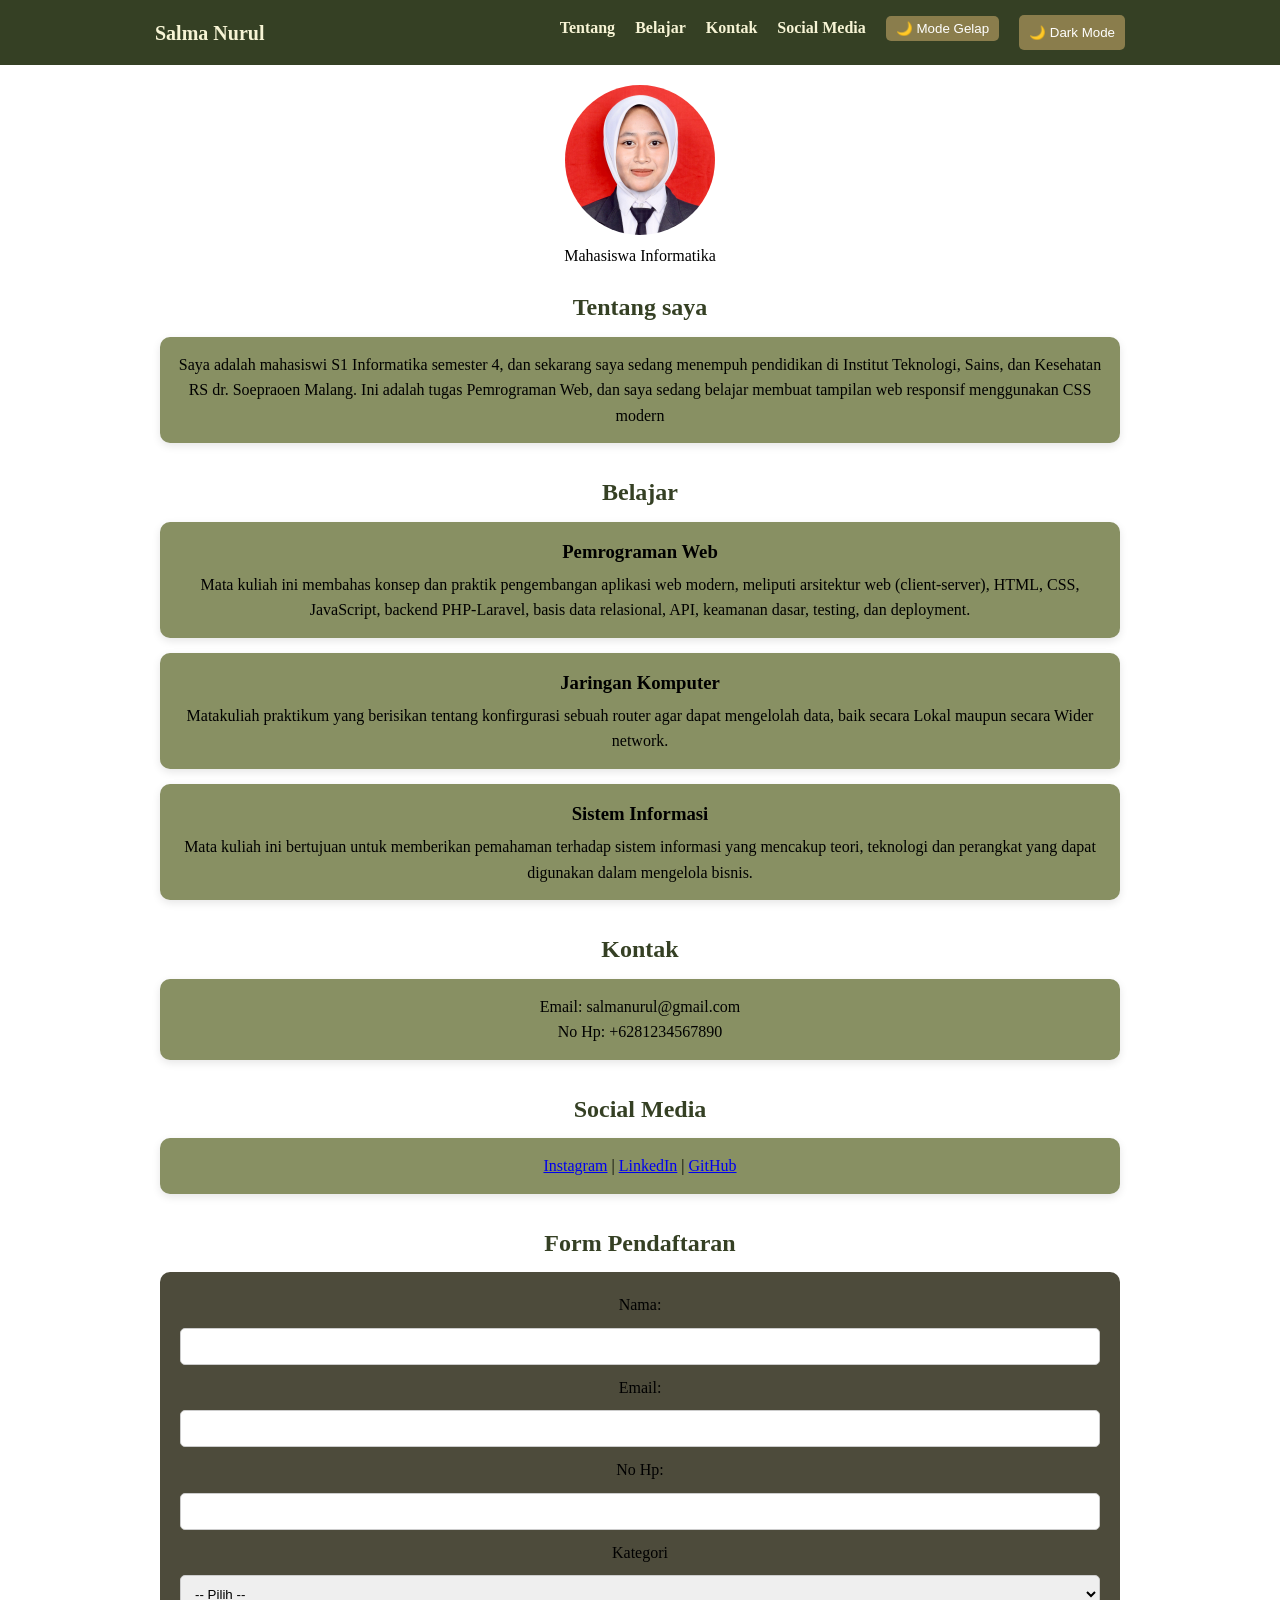
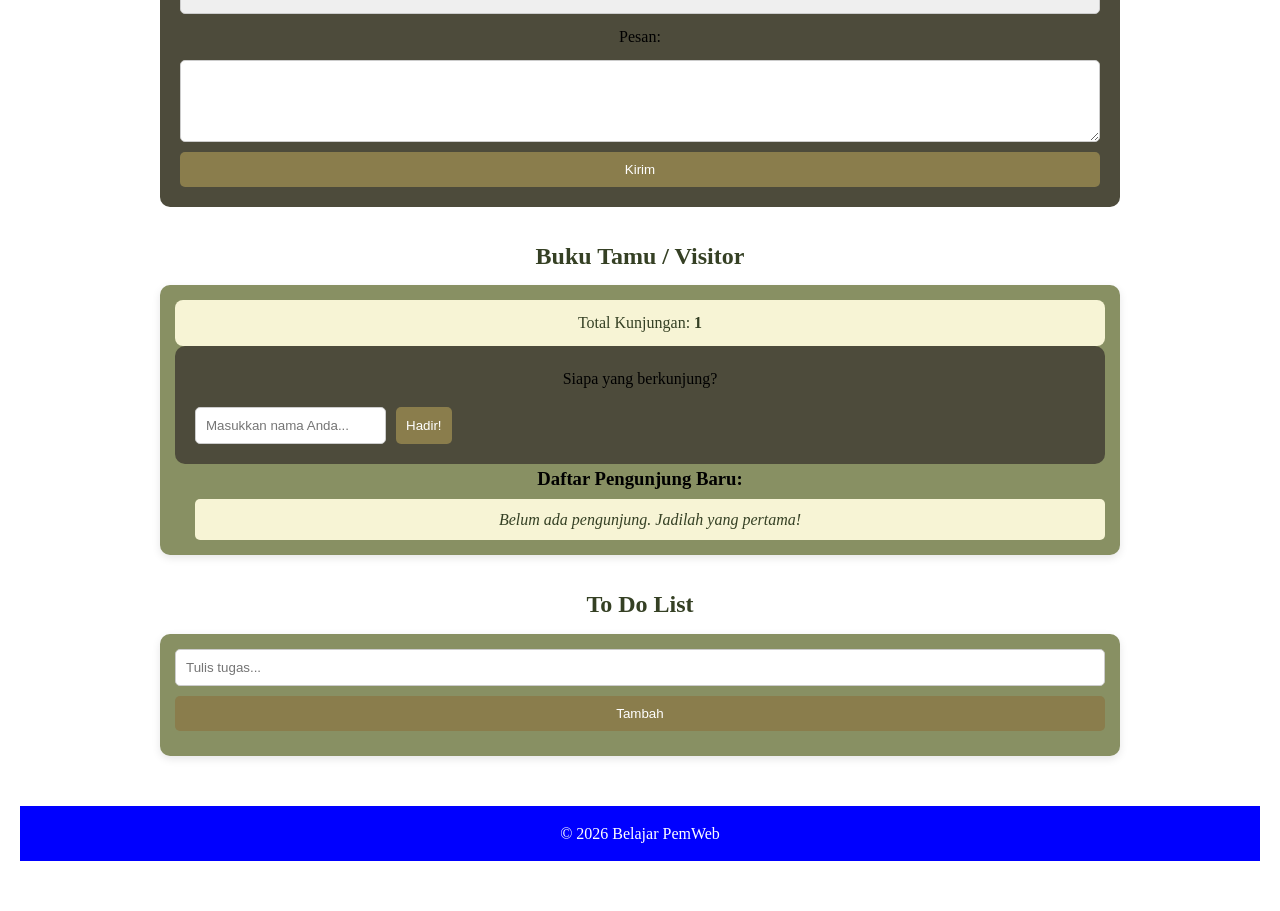
==== LK-05/index.html @ e734c92b "Menambahkan LK-O5" ====
<!DOCTYPE html>
<html lang="en">
<head>
    <meta charset="UTF-8">
    <meta name="viewport" content="width=device-width, initial-scale=1.0">
    <title>Lembar Kerja 4</title>
    <link rel="stylesheet" href="style.css">
</head>
<body>
    <!-- LOADING SCREEN -->
        <div id="loading-screen">
            Loading...
        </div>
    <!-- HEADER / NAVBAR -->
     <header class="navbar">
        <div class="nav-container">
            <!-- KIRI -->
            <h1 class="logo">Salma Nurul</h1>

            <!-- KANAN -->
            <nav>
                <ul class="nav-menu">
                    <li><a href="#tentang">Tentang</a></li>
                    <li><a href="#belajar">Belajar</a></li>
                    <li><a href="#kontak">Kontak</a></li>
                    <li><a href="#social-media">Social Media</a></li>
                    <li>
                        <button id="darkModeToggle" style="cursor: pointer; padding: 5px 10px; border-radius: 5px; border: none;">🌙 Mode Gelap</button>
                    </li>
                </ul>
            </nav>
        </div>
     </header>

     <!-- HERO (agar foto tetap ada)-->
      <section class="hero">
        <img src="potoku.jpeg" alt="potoku">
        <p>Mahasiswa Informatika</p>

     <!---->
        <main>
            
            <!--Tentang-->
            <section id="tentang">
                <h2>Tentang saya</h2>
                <article>
                    <p>Saya adalah mahasiswi S1 Informatika semester 4, dan sekarang saya sedang menempuh pendidikan di Institut Teknologi, Sains, dan Kesehatan RS dr. Soepraoen Malang. Ini adalah tugas Pemrograman Web, dan saya sedang belajar membuat tampilan web responsif menggunakan CSS modern</p>
                </article>
            </section>


             <!-- Belajar -->
             <section id="belajar">
                <h2>Belajar</h2>

                <div class="belajar-container">
                    <article>
                        <h3>Pemrograman Web</h3>
                        <p>Mata kuliah ini membahas konsep dan praktik pengembangan aplikasi web modern, meliputi arsitektur web (client-server), HTML, CSS, JavaScript, backend PHP-Laravel, basis data relasional, API, keamanan dasar, testing, dan deployment.</p>
                    </article>

                    <article>
                        <h3>Jaringan Komputer</h3>
                        <p>Matakuliah praktikum yang berisikan tentang konfirgurasi sebuah router agar dapat mengelolah data, baik secara Lokal maupun secara Wider network.</p>
                    </article>

                    <article>
                        <h3>Sistem Informasi</h3>
                        <p>Mata kuliah ini bertujuan untuk memberikan pemahaman terhadap sistem informasi yang mencakup teori, teknologi dan perangkat yang dapat digunakan dalam mengelola bisnis.</p>
                    </article>
                </div>
             </section>

             <!-- Kontak -->
              <section id="kontak">
                <h2>Kontak</h2>
                <article>
                    <p>Email: salmanurul@gmail.com</p>
                    <p>No Hp: +6281234567890</p>
                </article>
              </section>

              <!-- Social Media -->
               <section id="social-media">
                <h2>Social Media</h2>
                <article>
                    <p>
                        <a href="https://instagram.com" target="_blank">Instagram</a> | 
                        <a href="https://linkedin.com" target="_blank">LinkedIn</a> | 
                        <a href="https://github.com" target="_blank">GitHub</a>
                    </p>
                </article>
               </section>

              <!-- Form -->
               <section id="form">
                <h2> Form Pendaftaran</h2>

                <form id="formPendaftaran">
                    <label>Nama:</label>
                    <input type="text" id="nama" required>

                    <label>Email:</label>
                    <input type="text" id="email" required>

                    <label>No Hp:</label>
                    <input type="tel" id="nohp" required>

                    <label>Kategori</label>
                    <select id="kategori" required>
                        <option value="">-- Pilih --</option>
                        <option>PemWeb</option>
                        <option>JarKom</option>
                        <option>SisFor</option>
                    </select>

                    <label>Pesan:</label>
                    <textarea id="pesan" rows="4"></textarea>

                    <button type="submit">Kirim</button>

                </form>

                <!--HASIL-->
                <div id="hasilPendaftaran"></div>

        </section>

        <!-- VISITOR COUNTER -->
        <section id="visitor-counter">
            <h2>Buku Tamu / Visitor</h2>
            <article>
                <div class="counter-info">
                    <p>Total Kunjungan: <strong id="view-count">0</strong></p>
                </div>
                
                <div class="visitor-form">
                    <form id="formVisitor">
                        <label for="visitorName">Siapa yang berkunjung?</label>
                        <div style="display: flex; gap: 10px; margin-top: 5px;">
                            <input type="text" id="visitorName" placeholder="Masukkan nama Anda..." required>
                            <button type="submit">Hadir!</button>
                        </div>
                    </form>
                </div>

                <div class="visitor-list-container">
                    <h3>Daftar Pengunjung Baru:</h3>
                    <ul id="visitorList" class="visitor-list">
                        <!-- Visitor items will be appended here -->
                    </ul>
                </div>
            </article>
        </section>

        <section id="todo">
            <h2>To Do List</h2>

        <article>
            <input type="text" id="todoInput" placeholder="Tulis tugas...">
            <button id="addTodo">Tambah</button>

            <ul id="todoList"></ul>
        </article>
        </section>

        </main>

        <!-- Footer -->
         <footer>
            <p>&copy; 2026 Belajar PemWeb</p>
         </footer>
         <script src="script.js"></script>
</body>
</html>
---- LK-05/style.css ----
/* RESET */
* {
  margin: 0;
  padding: 0;
  box-sizing: border-box;
}

/* BODY */
body {
  font-family: 'Times New Roman', Times, serif;
  background: #ffffff;
  line-height: 1.6;
  transition: background-color 0.3s ease, color 0.3s ease;
}

/* ================= NAVBAR ================= */
.navbar {
  background: #354024;
  color: #f7f4d5;
}

.nav-container {
  max-width: 1000px;
  margin: auto;
  padding: 15px;
  display: flex;
  justify-content: space-between;
  align-items: center;
}

.logo {
  font-size: 20px;
}

.nav-menu {
  display: flex;
  list-style: none;
  gap: 20px;
}

.nav-menu a {
  color: #f7f4d5;
  text-decoration: none;
  font-weight: bold;
}

.nav-menu a:hover {
  text-decoration: underline;
}

/* ================= HERO ================= */
.hero {
  text-align: center;
  padding: 20px;
}

.hero img {
  width: 150px;
  height: 150px;
  border-radius: 50%;
  object-fit: cover;
}

/* ================= MAIN ================= */
main {
  max-width: 1000px;
  margin: auto;
  padding: 20px;
}

section {
  margin-bottom: 30px;
}

/* CARD */
article {
  background: #889063;
  padding: 15px;
  border-radius: 10px;
  box-shadow: 0 3px 8px rgba(0,0,0,0.1);
  transition: 0.3s;
}

article:hover {
  transform: translateY(-5px);
  background: #929a6b;
}

/* TEXT */
h2 {
  color: #354024;
  margin-bottom: 10px;
}

h3 {
  margin-bottom: 5px;
}

/* LIST */
ul {
  margin-left: 20px;
}

/* GRID */
.belajar-container {
  display: flex;
  flex-direction: column;
  gap: 15px;
}

/* FORM */
form {
  background: #4d4b3b;
  padding: 20px;
  border-radius: 10px;
  display: flex;
  flex-direction: column;
  gap: 10px;
}

input,
select,
textarea {
  padding: 10px;
  border-radius: 5px;
  border: 1px solid #ccc;
}

button {
  background: #8a7d4c;
  color: white;
  padding: 10px;
  border: none;
  border-radius: 5px;
  cursor: pointer;
}

button:hover {
  background: #6f643c;
}

/* SOCIAL */
#social-media article {
  text-align: center;
}

/* VISITOR */
.counter-info {
  background: #f7f4d5;
  color: #354024;
  padding: 10px;
  border-radius: 8px;
  text-align: center;
}

.visitor-list {
  list-style: none;
  display: flex;
  flex-direction: column;
  gap: 10px;
}

.visitor-list li {
  background: #f7f4d5;
  color: #354024;
  padding: 8px 12px;
  border-radius: 5px;
}

/* FOOTER */
footer {
  text-align: center;
  padding: 15px;
  background: blue;
  color: white;
}

/* ================= DARK MODE (SUDAH DIRAPIKAN) ================= */
body.dark-mode {
  background: #121212;
  color: #e0e0e0;
}

body.dark-mode .navbar {
  background: #1e1e1e;
}

body.dark-mode article {
  background: #232323;
  color: #e0e0e0;
}

body.dark-mode article:hover {
  background: #2a2a2a;
}

body.dark-mode h2,
body.dark-mode h3 {
  color: #ffffff;
}

body.dark-mode form {
  background: #1e1e1e;
}

body.dark-mode input,
body.dark-mode select,
body.dark-mode textarea {
  background: #121212;
  color: white;
  border: 1px solid #444;
}

body.dark-mode button {
  background: #bb86fc;
  color: #121212;
}

body.dark-mode button:hover {
  background: #9b5cf6;
}

body.dark-mode .counter-info,
body.dark-mode .visitor-list li {
  background: #1e1e1e;
  color: #fff;
}

/* ================= TODO LIST ================= */
#todo article {
  display: flex;
  flex-direction: column;
  gap: 10px;
}

#todoInput {
  padding: 10px;
}

#todoList {
  list-style: none;
}

#todoList li {
  background: #f7f4d5;
  padding: 10px;
  display: flex;
  justify-content: space-between;
  border-radius: 5px;
}

#todoList li button {
  background: red;
  color: white;
  border: none;
  padding: 5px 8px;
  border-radius: 5px;
}

/* ================= LOADING SCREEN ================= */
#loading-screen {
  position: fixed;
  top: 0;
  left: 0;
  width: 100%;
  height: 100%;
  background: black;
  color: white;
  display: flex;
  justify-content: center;
  align-items: center;
  font-size: 20px;
  z-index: 9999;
}

/* ================= RESPONSIVE ================= */
@media (max-width: 768px) {
  .nav-container {
    flex-direction: column;
  }

  .nav-menu {
    flex-direction: column;
  }
}

@media (max-width: 480px) {
  body {
    font-size: 14px;
  }
}
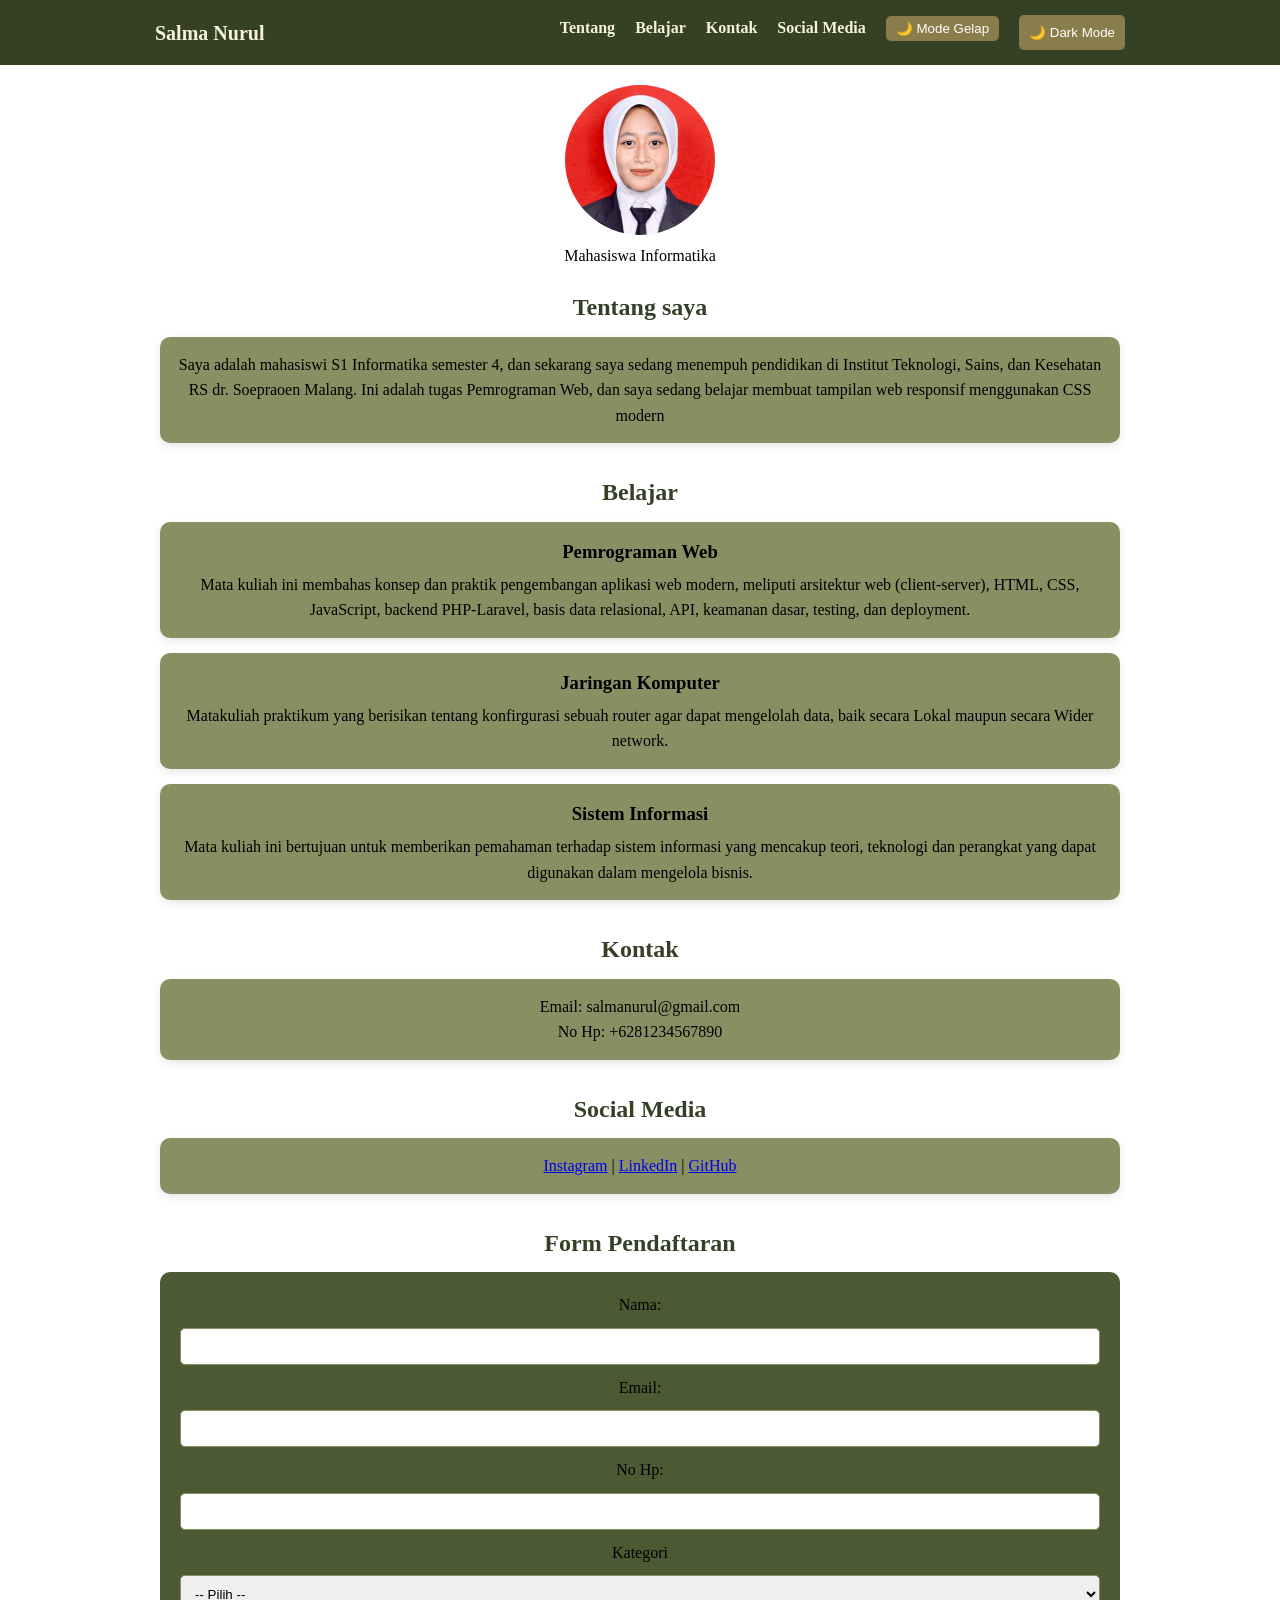
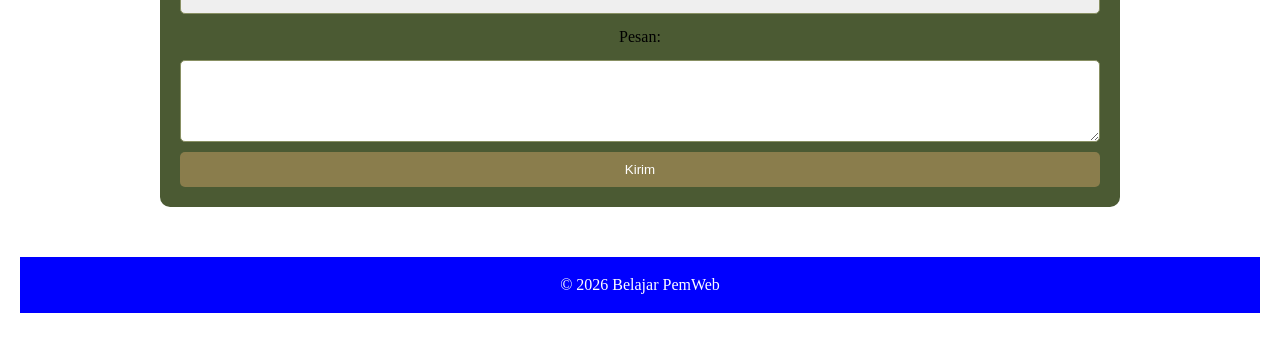
==== commit 20c1d589: "menghapus visitor" ====
--- a/LK-05/index.html
+++ b/LK-05/index.html
@@ -1,18 +1,20 @@
 <!DOCTYPE html>
 <html lang="en">
+
 <head>
     <meta charset="UTF-8">
     <meta name="viewport" content="width=device-width, initial-scale=1.0">
-    <title>Lembar Kerja 4</title>
+    <title>Lembar Kerja 5</title>
     <link rel="stylesheet" href="style.css">
 </head>
+
 <body>
     <!-- LOADING SCREEN -->
-        <div id="loading-screen">
-            Loading...
-        </div>
+    <div id="loading-screen">
+        Loading...
+    </div>
     <!-- HEADER / NAVBAR -->
-     <header class="navbar">
+    <header class="navbar">
         <div class="nav-container">
             <!-- KIRI -->
             <h1 class="logo">Salma Nurul</h1>
@@ -25,75 +27,83 @@
                     <li><a href="#kontak">Kontak</a></li>
                     <li><a href="#social-media">Social Media</a></li>
                     <li>
-                        <button id="darkModeToggle" style="cursor: pointer; padding: 5px 10px; border-radius: 5px; border: none;">🌙 Mode Gelap</button>
+                        <button id="darkModeToggle"
+                            style="cursor: pointer; padding: 5px 10px; border-radius: 5px; border: none;">🌙 Mode
+                            Gelap</button>
                     </li>
                 </ul>
             </nav>
         </div>
-     </header>
+    </header>
 
-     <!-- HERO (agar foto tetap ada)-->
-      <section class="hero">
+    <!-- HERO (agar foto tetap ada)-->
+    <section class="hero">
         <img src="potoku.jpeg" alt="potoku">
         <p>Mahasiswa Informatika</p>
 
-     <!---->
+        <!---->
         <main>
-            
+
             <!--Tentang-->
             <section id="tentang">
                 <h2>Tentang saya</h2>
                 <article>
-                    <p>Saya adalah mahasiswi S1 Informatika semester 4, dan sekarang saya sedang menempuh pendidikan di Institut Teknologi, Sains, dan Kesehatan RS dr. Soepraoen Malang. Ini adalah tugas Pemrograman Web, dan saya sedang belajar membuat tampilan web responsif menggunakan CSS modern</p>
+                    <p>Saya adalah mahasiswi S1 Informatika semester 4, dan sekarang saya sedang menempuh pendidikan di
+                        Institut Teknologi, Sains, dan Kesehatan RS dr. Soepraoen Malang. Ini adalah tugas Pemrograman
+                        Web, dan saya sedang belajar membuat tampilan web responsif menggunakan CSS modern</p>
                 </article>
             </section>
 
 
-             <!-- Belajar -->
-             <section id="belajar">
+            <!-- Belajar -->
+            <section id="belajar">
                 <h2>Belajar</h2>
 
                 <div class="belajar-container">
                     <article>
                         <h3>Pemrograman Web</h3>
-                        <p>Mata kuliah ini membahas konsep dan praktik pengembangan aplikasi web modern, meliputi arsitektur web (client-server), HTML, CSS, JavaScript, backend PHP-Laravel, basis data relasional, API, keamanan dasar, testing, dan deployment.</p>
+                        <p>Mata kuliah ini membahas konsep dan praktik pengembangan aplikasi web modern, meliputi
+                            arsitektur web (client-server), HTML, CSS, JavaScript, backend PHP-Laravel, basis data
+                            relasional, API, keamanan dasar, testing, dan deployment.</p>
                     </article>
 
                     <article>
                         <h3>Jaringan Komputer</h3>
-                        <p>Matakuliah praktikum yang berisikan tentang konfirgurasi sebuah router agar dapat mengelolah data, baik secara Lokal maupun secara Wider network.</p>
+                        <p>Matakuliah praktikum yang berisikan tentang konfirgurasi sebuah router agar dapat mengelolah
+                            data, baik secara Lokal maupun secara Wider network.</p>
                     </article>
 
                     <article>
                         <h3>Sistem Informasi</h3>
-                        <p>Mata kuliah ini bertujuan untuk memberikan pemahaman terhadap sistem informasi yang mencakup teori, teknologi dan perangkat yang dapat digunakan dalam mengelola bisnis.</p>
+                        <p>Mata kuliah ini bertujuan untuk memberikan pemahaman terhadap sistem informasi yang mencakup
+                            teori, teknologi dan perangkat yang dapat digunakan dalam mengelola bisnis.</p>
                     </article>
                 </div>
-             </section>
+            </section>
 
-             <!-- Kontak -->
-              <section id="kontak">
+            <!-- Kontak -->
+            <section id="kontak">
                 <h2>Kontak</h2>
                 <article>
                     <p>Email: salmanurul@gmail.com</p>
                     <p>No Hp: +6281234567890</p>
                 </article>
-              </section>
+            </section>
 
-              <!-- Social Media -->
-               <section id="social-media">
+            <!-- Social Media -->
+            <section id="social-media">
                 <h2>Social Media</h2>
                 <article>
                     <p>
-                        <a href="https://instagram.com" target="_blank">Instagram</a> | 
-                        <a href="https://linkedin.com" target="_blank">LinkedIn</a> | 
+                        <a href="https://instagram.com" target="_blank">Instagram</a> |
+                        <a href="https://linkedin.com" target="_blank">LinkedIn</a> |
                         <a href="https://github.com" target="_blank">GitHub</a>
                     </p>
                 </article>
-               </section>
+            </section>
 
-              <!-- Form -->
-               <section id="form">
+            <!-- Form -->
+            <section id="form">
                 <h2> Form Pendaftaran</h2>
 
                 <form id="formPendaftaran">
@@ -124,52 +134,16 @@
                 <!--HASIL-->
                 <div id="hasilPendaftaran"></div>
 
-        </section>
+            </section>
 
-        <!-- VISITOR COUNTER -->
-        <section id="visitor-counter">
-            <h2>Buku Tamu / Visitor</h2>
-            <article>
-                <div class="counter-info">
-                    <p>Total Kunjungan: <strong id="view-count">0</strong></p>
-                </div>
-                
-                <div class="visitor-form">
-                    <form id="formVisitor">
-                        <label for="visitorName">Siapa yang berkunjung?</label>
-                        <div style="display: flex; gap: 10px; margin-top: 5px;">
-                            <input type="text" id="visitorName" placeholder="Masukkan nama Anda..." required>
-                            <button type="submit">Hadir!</button>
-                        </div>
-                    </form>
-                </div>
-
-                <div class="visitor-list-container">
-                    <h3>Daftar Pengunjung Baru:</h3>
-                    <ul id="visitorList" class="visitor-list">
-                        <!-- Visitor items will be appended here -->
-                    </ul>
-                </div>
-            </article>
-        </section>
-
-        <section id="todo">
-            <h2>To Do List</h2>
-
-        <article>
-            <input type="text" id="todoInput" placeholder="Tulis tugas...">
-            <button id="addTodo">Tambah</button>
-
-            <ul id="todoList"></ul>
-        </article>
-        </section>
 
         </main>
 
         <!-- Footer -->
-         <footer>
+        <footer>
             <p>&copy; 2026 Belajar PemWeb</p>
-         </footer>
-         <script src="script.js"></script>
+        </footer>
+        <script src="script.js"></script>
 </body>
+
 </html>
--- a/LK-05/style.css
+++ b/LK-05/style.css
@@ -77,7 +77,7 @@
   background: #889063;
   padding: 15px;
   border-radius: 10px;
-  box-shadow: 0 3px 8px rgba(0,0,0,0.1);
+  box-shadow: 0 3px 8px rgba(0, 0, 0, 0.1);
   transition: 0.3s;
 }
 
@@ -110,7 +110,7 @@
 
 /* FORM */
 form {
-  background: #4d4b3b;
+  background: #4b5a33;
   padding: 20px;
   border-radius: 10px;
   display: flex;
@@ -123,7 +123,7 @@
 textarea {
   padding: 10px;
   border-radius: 5px;
-  border: 1px solid #ccc;
+  border: 1px solid #889063;
 }
 
 button {
@@ -142,29 +142,6 @@
 /* SOCIAL */
 #social-media article {
   text-align: center;
-}
-
-/* VISITOR */
-.counter-info {
-  background: #f7f4d5;
-  color: #354024;
-  padding: 10px;
-  border-radius: 8px;
-  text-align: center;
-}
-
-.visitor-list {
-  list-style: none;
-  display: flex;
-  flex-direction: column;
-  gap: 10px;
-}
-
-.visitor-list li {
-  background: #f7f4d5;
-  color: #354024;
-  padding: 8px 12px;
-  border-radius: 5px;
 }
 
 /* FOOTER */
@@ -208,7 +185,7 @@
 body.dark-mode textarea {
   background: #121212;
   color: white;
-  border: 1px solid #444;
+  border: 1px solid #889063;
 }
 
 body.dark-mode button {
@@ -220,42 +197,7 @@
   background: #9b5cf6;
 }
 
-body.dark-mode .counter-info,
-body.dark-mode .visitor-list li {
-  background: #1e1e1e;
-  color: #fff;
-}
-
-/* ================= TODO LIST ================= */
-#todo article {
-  display: flex;
-  flex-direction: column;
-  gap: 10px;
-}
-
-#todoInput {
-  padding: 10px;
-}
-
-#todoList {
-  list-style: none;
-}
-
-#todoList li {
-  background: #f7f4d5;
-  padding: 10px;
-  display: flex;
-  justify-content: space-between;
-  border-radius: 5px;
-}
-
-#todoList li button {
-  background: red;
-  color: white;
-  border: none;
-  padding: 5px 8px;
-  border-radius: 5px;
-}
+
 
 /* ================= LOADING SCREEN ================= */
 #loading-screen {
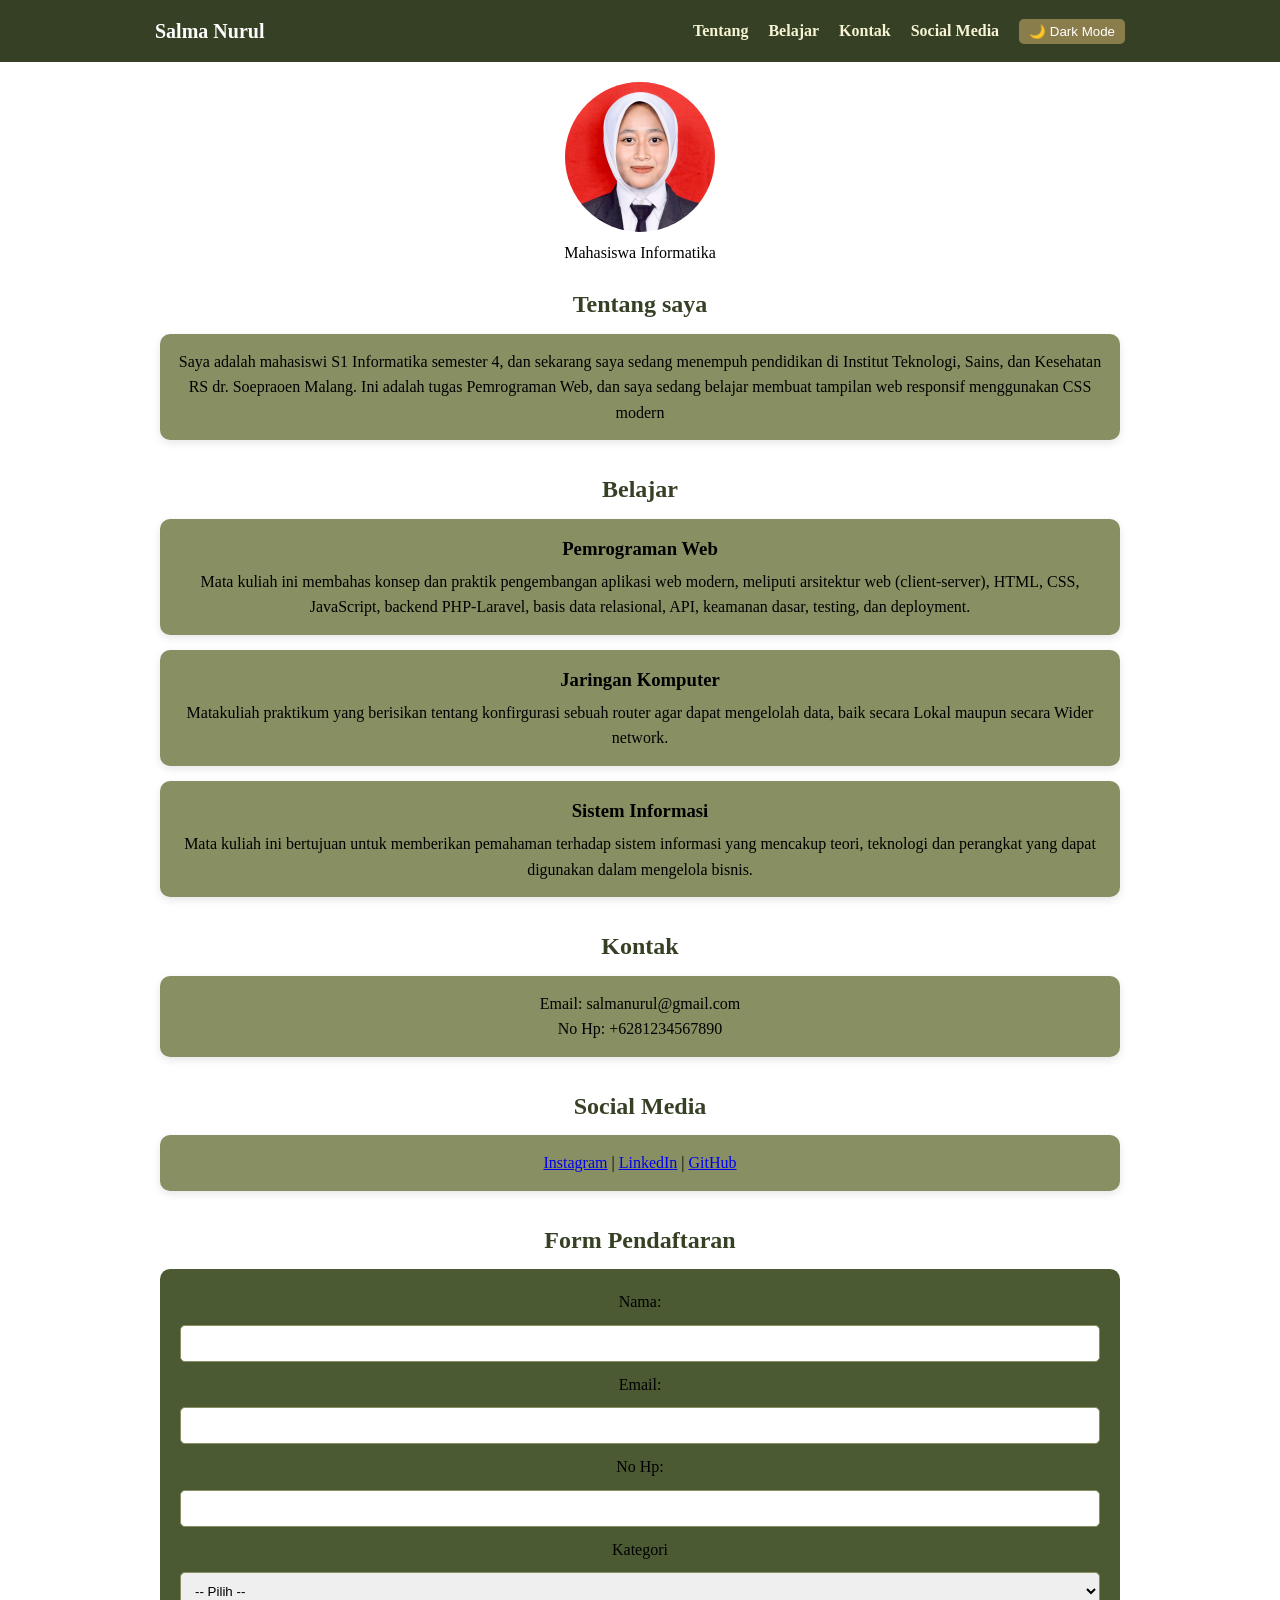
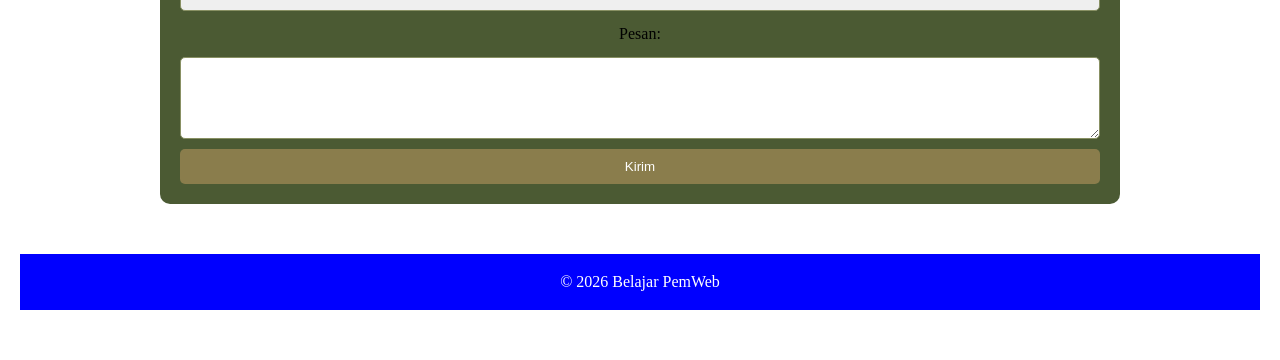
==== commit 036a341e: "menghapus tombol Mode Gelap" ====
--- a/LK-05/index.html
+++ b/LK-05/index.html
@@ -26,11 +26,6 @@
                     <li><a href="#belajar">Belajar</a></li>
                     <li><a href="#kontak">Kontak</a></li>
                     <li><a href="#social-media">Social Media</a></li>
-                    <li>
-                        <button id="darkModeToggle"
-                            style="cursor: pointer; padding: 5px 10px; border-radius: 5px; border: none;">🌙 Mode
-                            Gelap</button>
-                    </li>
                 </ul>
             </nav>
         </div>
--- a/LK-05/style.css
+++ b/LK-05/style.css
@@ -16,7 +16,7 @@
 /* ================= NAVBAR ================= */
 .navbar {
   background: #354024;
-  color: #f7f4d5;
+  color: #ffffff;
 }
 
 .nav-container {
@@ -152,6 +152,8 @@
   color: white;
 }
 
+
+
 /* ================= DARK MODE (SUDAH DIRAPIKAN) ================= */
 body.dark-mode {
   background: #121212;
@@ -196,8 +198,6 @@
 body.dark-mode button:hover {
   background: #9b5cf6;
 }
-
-
 
 /* ================= LOADING SCREEN ================= */
 #loading-screen {
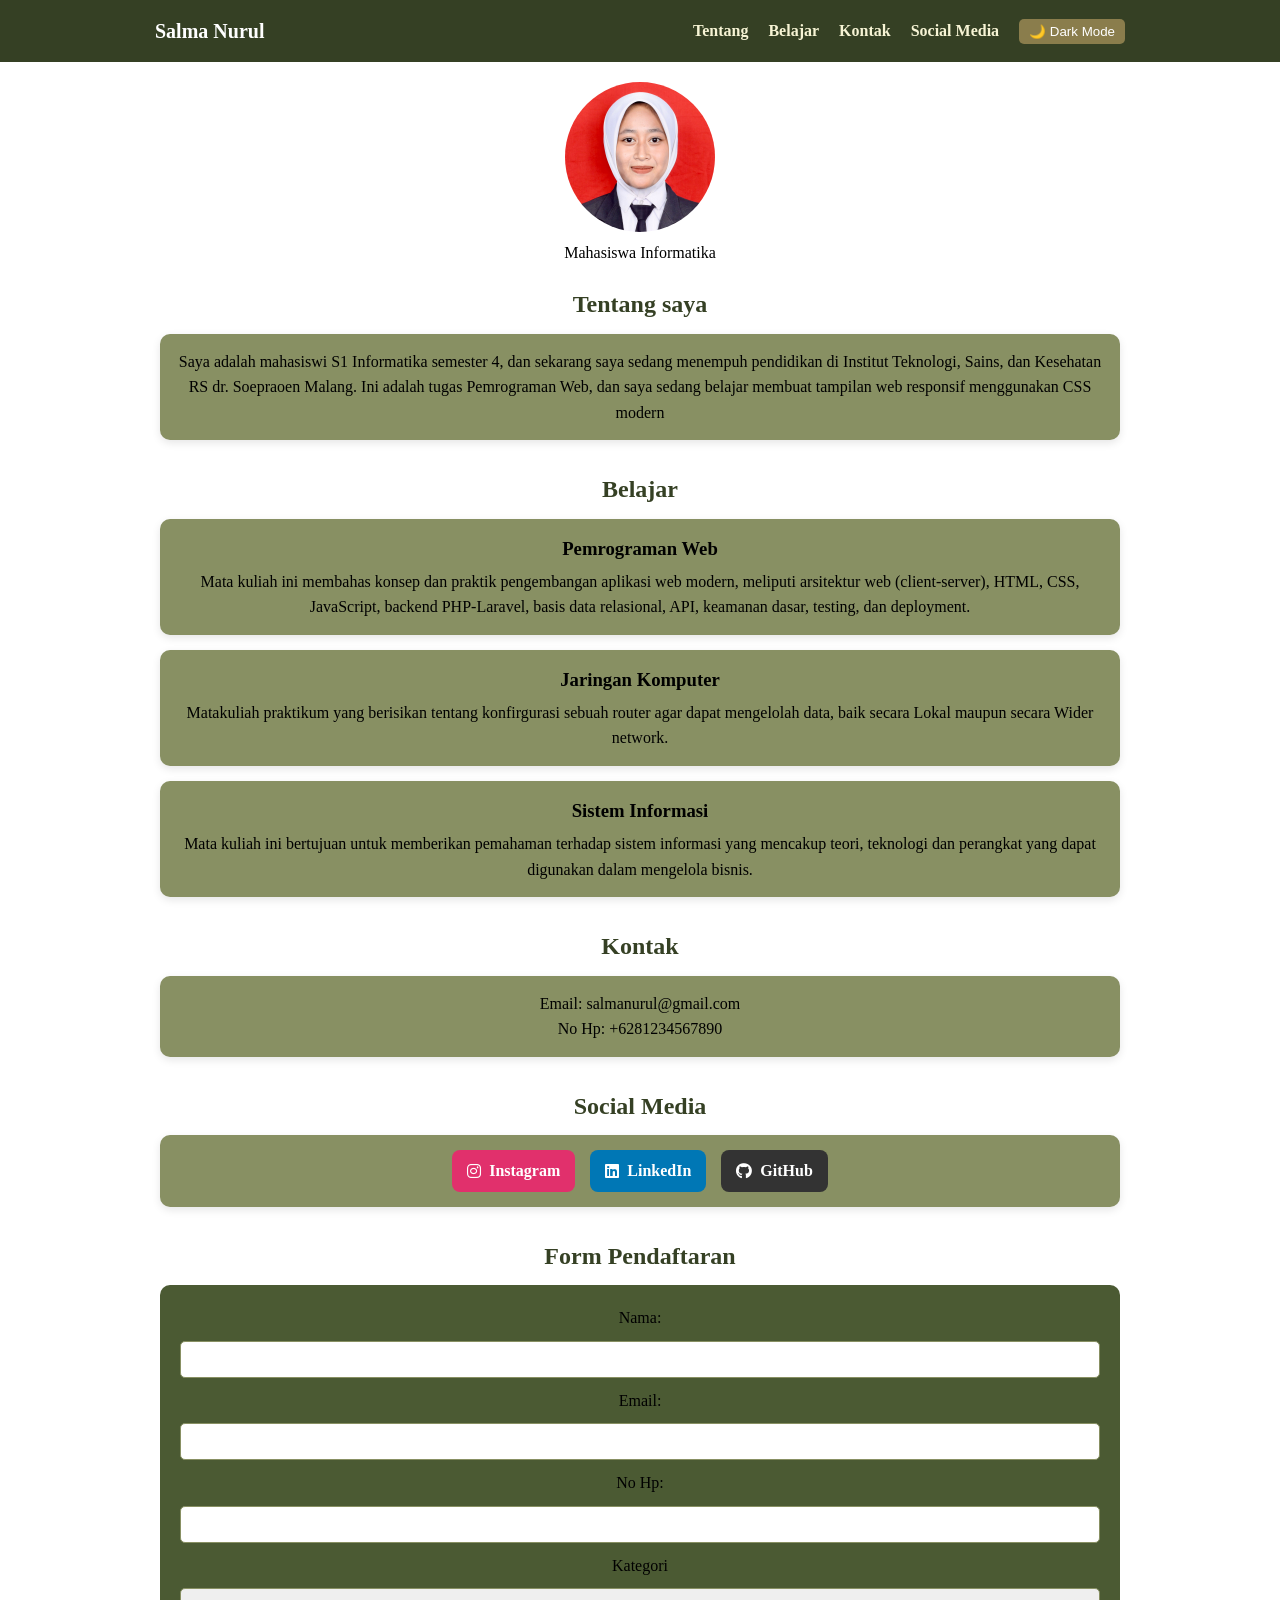
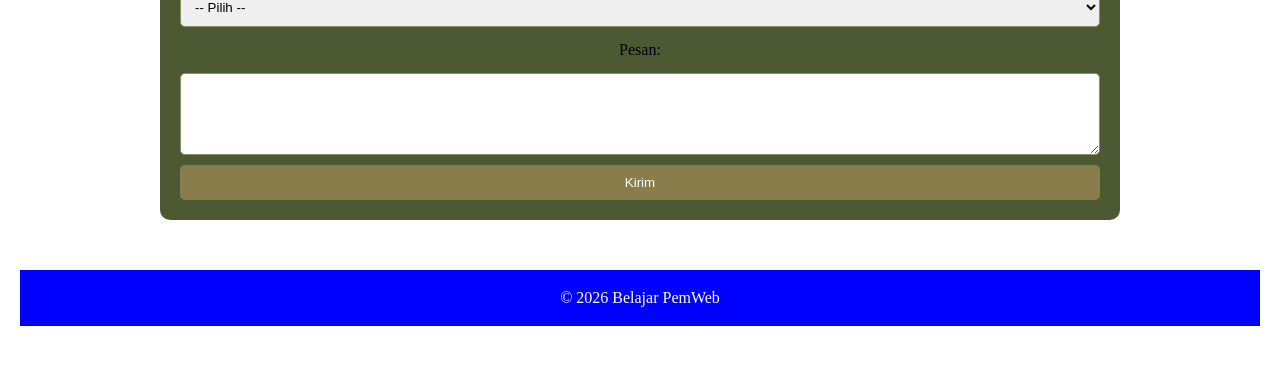
==== commit 25e9eb62: "menambahkan ikon pada sosial media" ====
--- a/LK-05/index.html
+++ b/LK-05/index.html
@@ -6,6 +6,7 @@
     <meta name="viewport" content="width=device-width, initial-scale=1.0">
     <title>Lembar Kerja 5</title>
     <link rel="stylesheet" href="style.css">
+    <link rel="stylesheet" href="https://cdnjs.cloudflare.com/ajax/libs/font-awesome/6.4.0/css/all.min.css">
 </head>
 
 <body>
@@ -89,11 +90,11 @@
             <section id="social-media">
                 <h2>Social Media</h2>
                 <article>
-                    <p>
-                        <a href="https://instagram.com" target="_blank">Instagram</a> |
-                        <a href="https://linkedin.com" target="_blank">LinkedIn</a> |
-                        <a href="https://github.com" target="_blank">GitHub</a>
-                    </p>
+                    <div class="social-links">
+                        <a href="https://instagram.com" target="_blank" class="ig"><i class="fab fa-instagram"></i> Instagram</a>
+                        <a href="https://linkedin.com" target="_blank" class="in"><i class="fab fa-linkedin"></i> LinkedIn</a>
+                        <a href="https://github.com" target="_blank" class="gh"><i class="fab fa-github"></i> GitHub</a>
+                    </div>
                 </article>
             </section>
 
--- a/LK-05/style.css
+++ b/LK-05/style.css
@@ -142,6 +142,53 @@
 /* SOCIAL */
 #social-media article {
   text-align: center;
+}
+
+.social-links {
+  display: flex;
+  justify-content: center;
+  gap: 15px;
+  flex-wrap: wrap;
+}
+
+.social-links a {
+  display: flex;
+  align-items: center;
+  gap: 8px;
+  text-decoration: none;
+  font-weight: bold;
+  padding: 8px 15px;
+  border-radius: 8px;
+  color: white;
+  transition: transform 0.3s ease, background 0.3s ease;
+}
+
+.social-links a:hover {
+  transform: translateY(-3px);
+}
+
+.social-links .ig {
+  background: #e1306c;
+}
+
+.social-links .ig:hover {
+  background: #c13584;
+}
+
+.social-links .in {
+  background: #0077b5;
+}
+
+.social-links .in:hover {
+  background: #006097;
+}
+
+.social-links .gh {
+  background: #333333;
+}
+
+.social-links .gh:hover {
+  background: #111111;
 }
 
 /* FOOTER */
